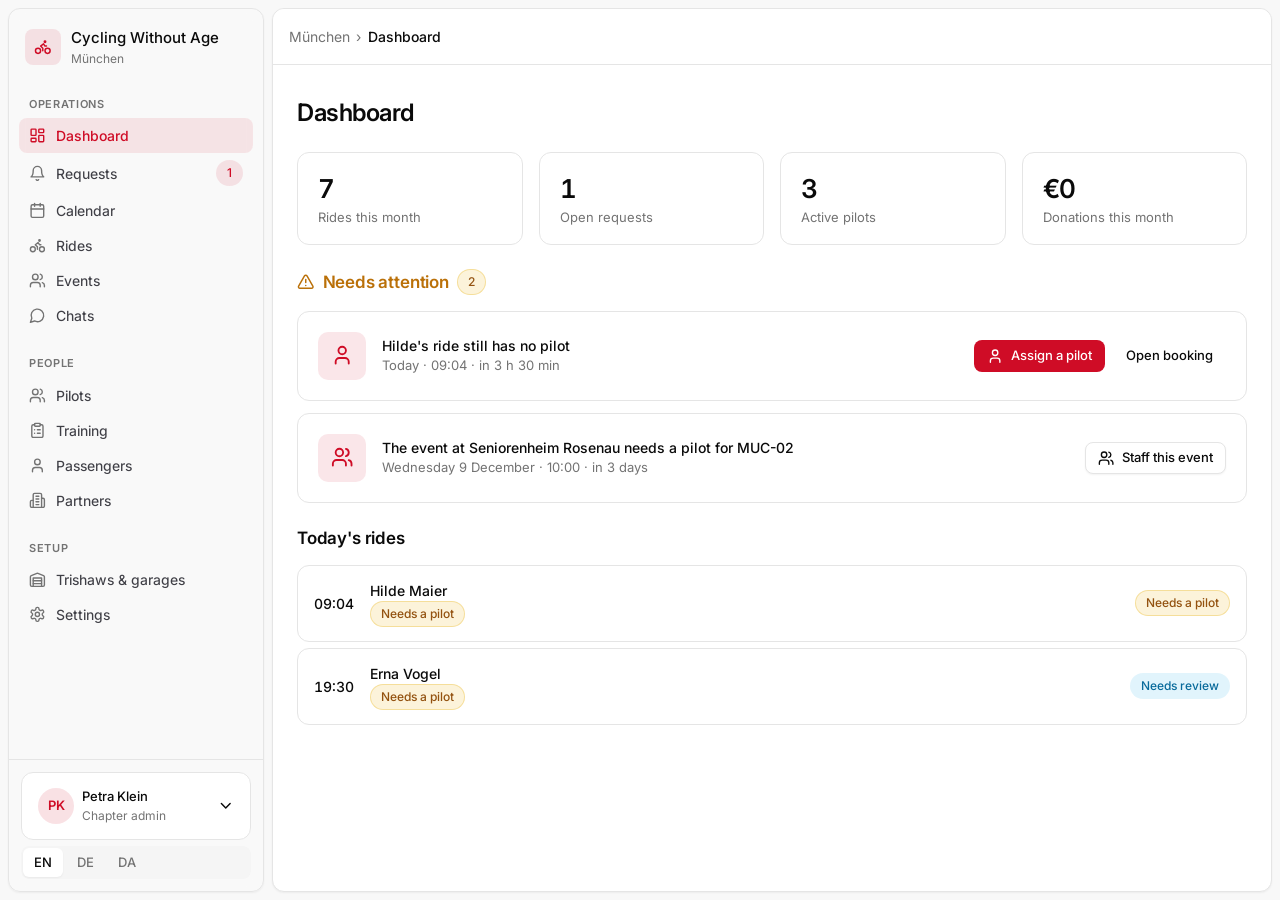
==== mockup/admin.html @ 5a2927fe "initial version" ====
<!doctype html>
<html lang="en">
<head>
  <meta charset="utf-8">
  <meta name="viewport" content="width=device-width, initial-scale=1, viewport-fit=cover">
  <link rel="icon" href="data:image/svg+xml,<svg xmlns='http://www.w3.org/2000/svg' viewBox='0 0 100 100'><text y='.9em' font-size='90'>🚲</text></svg>">
  <title>CWA — Admin</title>
  <link rel="preconnect" href="https://fonts.googleapis.com">
  <link rel="preconnect" href="https://fonts.gstatic.com" crossorigin>
  <link href="https://fonts.googleapis.com/css2?family=Inter:wght@400;450;500;600;700&display=swap" rel="stylesheet">
  <link rel="stylesheet" href="css/app.css">
  <script defer src="js/icons.js"></script>
  <script defer src="js/i18n.js"></script>
  <script defer src="js/i18n/common.js"></script>
  <script defer src="js/store.js"></script>
  <script defer src="js/ui.js"></script>
  <script defer src="js/admin.js"></script>
</head>
<body>
</body>
</html>
---- mockup/css/app.css ----
/* ==========================================================================
   Cycling Without Age — mockup design system
   Recreates the Lebenshilfe (shadcn "new-york") look in plain CSS,
   primary color swapped to CWA red.
   ========================================================================== */

:root {
  --background: 0 0% 100%;
  --foreground: 0 0% 3.9%;
  --card: 0 0% 100%;
  --card-foreground: 0 0% 3.9%;
  --popover: 0 0% 100%;
  --primary: 352 89% 43%;            /* CWA red */
  --primary-foreground: 0 0% 100%;
  --secondary: 0 0% 96.1%;
  --secondary-foreground: 0 0% 9%;
  --muted: 0 0% 96.1%;
  --muted-foreground: 0 0% 45.1%;
  --accent: 0 0% 96.1%;
  --accent-foreground: 0 0% 9%;
  --destructive: 0 84.2% 60.2%;
  --destructive-foreground: 0 0% 98%;
  --border: 0 0% 89.8%;
  --input: 0 0% 89.8%;
  --ring: 352 89% 43%;
  --radius: 0.625rem;

  --amber-bg: 45 93% 47%;
  --emerald: 152 69% 31%;
  --sky: 199 89% 48%;

  --shadow-sm: 0 1px 2px 0 rgb(0 0 0 / 0.05);
  --shadow-md: 0 4px 6px -1px rgb(0 0 0 / 0.07), 0 2px 4px -2px rgb(0 0 0 / 0.07);
  --shadow-lg: 0 10px 15px -3px rgb(0 0 0 / 0.1), 0 4px 6px -4px rgb(0 0 0 / 0.1);
  --shadow-xl: 0 20px 25px -5px rgb(0 0 0 / 0.1), 0 8px 10px -6px rgb(0 0 0 / 0.1);

  --font-sans: Inter, ui-sans-serif, system-ui, -apple-system, BlinkMacSystemFont,
    "Segoe UI", Roboto, "Helvetica Neue", Arial, sans-serif;
}

*, *::before, *::after { box-sizing: border-box; border-color: hsl(var(--border)); }
* { margin: 0; padding: 0; }

html { height: 100%; }
body {
  min-height: 100%;
  font-family: var(--font-sans);
  font-size: 14px;
  line-height: 1.5;
  color: hsl(var(--foreground));
  background: hsl(var(--background));
  -webkit-font-smoothing: antialiased;
  text-rendering: optimizeLegibility;
}

img, svg { display: block; max-width: 100%; }
svg.icon { width: 1.25em; height: 1.25em; flex: none; }
button { font: inherit; color: inherit; background: none; border: none; cursor: pointer; }
a { color: inherit; text-decoration: none; }
h1, h2, h3, h4 { font-weight: 600; line-height: 1.3; letter-spacing: -0.01em; }

::selection { background: hsl(var(--primary) / 0.15); }

/* Focus rings — 3px ring at 50% like Lebenshilfe */
:focus-visible {
  outline: none;
  box-shadow: 0 0 0 3px hsl(var(--ring) / 0.4);
  border-radius: calc(var(--radius) - 4px);
}
.input:focus-visible, .textarea:focus-visible, .select:focus-visible {
  border-color: hsl(var(--ring));
  box-shadow: 0 0 0 3px hsl(var(--ring) / 0.25);
}

/* ==========================================================================
   Buttons
   ========================================================================== */
.btn {
  display: inline-flex;
  align-items: center;
  justify-content: center;
  gap: 0.5rem;
  height: 2.25rem;                 /* h-9 */
  padding: 0 1rem;
  border-radius: calc(var(--radius) - 2px);
  font-size: 0.875rem;
  font-weight: 500;
  white-space: nowrap;
  user-select: none;
  -webkit-user-select: none;
  touch-action: manipulation;
  transition: all 100ms ease-out;
  border: 1px solid transparent;
}
.btn:active { transform: scale(0.97); filter: brightness(0.95); }
.btn:disabled { opacity: 0.5; pointer-events: none; }

.btn-primary { background: hsl(var(--primary)); color: hsl(var(--primary-foreground)); }
.btn-primary:hover { background: hsl(var(--primary) / 0.9); }
.btn-secondary { background: hsl(var(--secondary)); color: hsl(var(--secondary-foreground)); }
.btn-secondary:hover { background: hsl(var(--secondary) / 0.8); }
.btn-outline { background: hsl(var(--background)); border-color: hsl(var(--input)); box-shadow: var(--shadow-sm); }
.btn-outline:hover { background: hsl(var(--accent)); }
.btn-ghost { background: transparent; }
.btn-ghost:hover { background: hsl(var(--accent)); }
.btn-destructive { background: hsl(var(--destructive)); color: hsl(var(--destructive-foreground)); }
.btn-destructive-outline { background: transparent; border-color: hsl(var(--destructive) / 0.4); color: hsl(var(--destructive)); }
.btn-destructive-outline:hover { background: hsl(var(--destructive) / 0.06); }
.btn-emerald { background: hsl(var(--emerald)); color: white; }

.btn-sm { height: 2rem; padding: 0 0.75rem; font-size: 0.8125rem; }
.btn-lg { height: 2.75rem; padding: 0 1.25rem; font-size: 0.9375rem; }
.btn-xl { height: 3.5rem; padding: 0 1.5rem; font-size: 1.0625rem; border-radius: var(--radius); }
.btn-block { width: 100%; }

.icon-btn {
  display: inline-flex; align-items: center; justify-content: center;
  width: 2.25rem; height: 2.25rem; border-radius: calc(var(--radius) - 2px);
  transition: all 100ms ease-out; color: hsl(var(--foreground));
}
.icon-btn:hover { background: hsl(var(--accent)); }
.icon-btn:active { transform: scale(0.94); }

/* ==========================================================================
   Cards / tiles
   ========================================================================== */
.card {
  background: hsl(var(--card));
  border: 1px solid hsl(var(--border));
  border-radius: 0.75rem;
  padding: 1.25rem;
}
.card-tight { padding: 0.875rem 1rem; }
.card-flush { padding: 0; overflow: hidden; }

.link-card {
  display: flex; align-items: center; gap: 1rem;
  background: hsl(var(--card));
  border: 1px solid hsl(var(--border));
  border-radius: 0.75rem;
  padding: 1.125rem 1.25rem;
  transition: all 100ms ease-out;
  cursor: pointer;
  text-align: left;
  width: 100%;
}
.link-card:hover { border-color: hsl(var(--primary) / 0.4); background: hsl(var(--accent) / 0.5); }
.link-card:hover .link-card-chevron { transform: translateX(2px); color: hsl(var(--foreground)); }
.link-card:active { transform: scale(0.98); filter: brightness(0.97); }
.link-card-chevron { color: hsl(var(--muted-foreground)); transition: all 100ms ease-out; margin-left: auto; }

.icon-tile {
  display: flex; align-items: center; justify-content: center; flex: none;
  width: 3rem; height: 3rem;
  border-radius: 0.625rem;
  background: hsl(var(--primary) / 0.1);
  color: hsl(var(--primary));
}
.icon-tile svg.icon { width: 1.4rem; height: 1.4rem; }
.icon-tile-sm { width: 2.25rem; height: 2.25rem; border-radius: 0.5rem; }
.icon-tile-sm svg.icon { width: 1.1rem; height: 1.1rem; }

.stat-tile {
  background: hsl(var(--card));
  border: 1px solid hsl(var(--border));
  border-radius: 0.75rem;
  padding: 1rem 1.25rem;
}
.stat-value { font-size: 1.625rem; font-weight: 600; letter-spacing: -0.02em; font-variant-numeric: tabular-nums; }
.stat-label { font-size: 0.8125rem; color: hsl(var(--muted-foreground)); }
.stat-trend { font-size: 0.75rem; color: hsl(var(--emerald)); font-weight: 500; }

/* ==========================================================================
   Badges / chips
   ========================================================================== */
.badge {
  display: inline-flex; align-items: center; gap: 0.3rem;
  border-radius: 999px;
  padding: 0.1875rem 0.625rem;
  font-size: 0.75rem;
  font-weight: 500;
  border: 1px solid transparent;
  white-space: nowrap;
}
.badge svg.icon { width: 0.85em; height: 0.85em; }
.badge-muted { background: hsl(var(--muted)); color: hsl(var(--secondary-foreground)); }
.badge-outline { border-color: hsl(var(--border)); color: hsl(var(--muted-foreground)); }
.badge-primary { background: hsl(var(--primary) / 0.1); color: hsl(var(--primary)); }
.badge-amber { background: hsl(45 93% 47% / 0.15); color: hsl(30 80% 32%); border-color: hsl(45 93% 47% / 0.3); }
.badge-emerald { background: hsl(var(--emerald) / 0.1); color: hsl(var(--emerald)); }
.badge-sky { background: hsl(var(--sky) / 0.12); color: hsl(200 90% 32%); }
.badge-red { background: hsl(var(--destructive) / 0.1); color: hsl(var(--destructive)); }

.chip {
  display: inline-flex; align-items: center; justify-content: center; gap: 0.4rem;
  height: 2.25rem;
  padding: 0 0.875rem;
  border-radius: 999px;
  border: 1px solid hsl(var(--input));
  background: hsl(var(--background));
  font-size: 0.875rem;
  font-weight: 500;
  transition: all 100ms ease-out;
  cursor: pointer;
  user-select: none;
}
.chip:hover { background: hsl(var(--accent)); }
.chip:active { transform: scale(0.96); }
.chip.active {
  background: hsl(var(--primary));
  border-color: hsl(var(--primary));
  color: hsl(var(--primary-foreground));
}

/* ==========================================================================
   Forms
   ========================================================================== */
.field { display: flex; flex-direction: column; gap: 0.4rem; }
.label { font-size: 0.875rem; font-weight: 500; }
.hint { font-size: 0.8125rem; color: hsl(var(--muted-foreground)); }

.input, .textarea, .select {
  width: 100%;
  height: 2.5rem;
  padding: 0 0.75rem;
  border: 1px solid hsl(var(--input));
  border-radius: calc(var(--radius) - 2px);
  background: hsl(var(--background));
  font: inherit;
  font-size: 0.9375rem;
  color: hsl(var(--foreground));
  box-shadow: var(--shadow-sm);
  transition: border-color 100ms ease-out, box-shadow 100ms ease-out;
}
.textarea { height: auto; min-height: 5rem; padding: 0.625rem 0.75rem; resize: vertical; }
.select {
  appearance: none;
  background-image: url("data:image/svg+xml,%3Csvg xmlns='http://www.w3.org/2000/svg' width='16' height='16' viewBox='0 0 24 24' fill='none' stroke='%23737373' stroke-width='2' stroke-linecap='round' stroke-linejoin='round'%3E%3Cpath d='m6 9 6 6 6-6'/%3E%3C/svg%3E");
  background-repeat: no-repeat;
  background-position: right 0.625rem center;
  padding-right: 2.25rem;
}
.input::placeholder, .textarea::placeholder { color: hsl(var(--muted-foreground)); }
input[type="range"] { accent-color: hsl(var(--primary)); }

/* checkbox row (waivers, checklists) */
.check-row {
  display: flex; align-items: flex-start; gap: 0.75rem;
  padding: 0.875rem 1rem;
  border: 1px solid hsl(var(--border));
  border-radius: var(--radius);
  cursor: pointer;
  transition: all 100ms ease-out;
  background: hsl(var(--card));
}
.check-row:hover { background: hsl(var(--accent) / 0.5); }
.check-row input[type="checkbox"] { width: 1.25rem; height: 1.25rem; margin-top: 0.1rem; accent-color: hsl(var(--primary)); flex: none; cursor: pointer; }
.check-row.checked { border-color: hsl(var(--emerald) / 0.5); background: hsl(var(--emerald) / 0.05); }

/* switch */
.switch { position: relative; display: inline-block; width: 2.75rem; height: 1.625rem; flex: none; }
.switch input { opacity: 0; width: 0; height: 0; }
.switch-slider {
  position: absolute; inset: 0; border-radius: 999px;
  background: hsl(var(--muted)); border: 1px solid hsl(var(--border));
  transition: all 150ms ease-out; cursor: pointer;
}
.switch-slider::before {
  content: ""; position: absolute; width: 1.25rem; height: 1.25rem;
  left: 2px; top: 50%; transform: translateY(-50%);
  border-radius: 999px; background: white; box-shadow: var(--shadow-sm);
  transition: all 150ms ease-out;
}
.switch input:checked + .switch-slider { background: hsl(var(--primary)); border-color: hsl(var(--primary)); }
.switch input:checked + .switch-slider::before { left: calc(100% - 1.375rem); }
.switch input:focus-visible + .switch-slider { box-shadow: 0 0 0 3px hsl(var(--ring) / 0.4); }

/* segmented control (language switcher) */
.seg {
  display: inline-flex; gap: 2px;
  background: hsl(var(--muted));
  border-radius: calc(var(--radius) - 2px);
  padding: 2px;
}
.seg button {
  padding: 0.3rem 0.7rem;
  border-radius: calc(var(--radius) - 4px);
  font-size: 0.8125rem; font-weight: 500;
  color: hsl(var(--muted-foreground));
  transition: all 100ms ease-out;
}
.seg button.active { background: hsl(var(--background)); color: hsl(var(--foreground)); box-shadow: var(--shadow-sm); }

/* ==========================================================================
   Tables (desktop) + record cards (mobile)
   ========================================================================== */
.table-wrap { overflow-x: auto; border: 1px solid hsl(var(--border)); border-radius: 0.75rem; background: hsl(var(--card)); }
table.table { width: 100%; border-collapse: collapse; font-size: 0.875rem; }
.table th {
  height: 2.5rem; padding: 0 0.75rem; text-align: left;
  font-size: 0.8125rem; font-weight: 500; color: hsl(var(--muted-foreground));
  border-bottom: 1px solid hsl(var(--border));
  white-space: nowrap;
}
.table td { padding: 0.625rem 0.75rem; border-bottom: 1px solid hsl(var(--border)); white-space: nowrap; vertical-align: middle; }
.table tbody tr:last-child td { border-bottom: none; }
.table tbody tr { transition: background 100ms ease-out; }
.table tbody tr:hover { background: hsl(var(--muted) / 0.5); }
.table tbody tr.clickable { cursor: pointer; }

.record-card {
  display: block; width: 100%; text-align: left;
  background: hsl(var(--card));
  border: 1px solid hsl(var(--border));
  border-radius: 0.75rem;
  padding: 0.875rem 1rem;
  transition: all 100ms ease-out;
}
.record-card:active { transform: scale(0.98); }
button.record-card:hover, a.record-card:hover { border-color: hsl(var(--primary) / 0.4); }

@media (min-width: 768px) {
  .cards-mobile { display: none; }
}
@media (max-width: 767.98px) {
  .table-desktop { display: none; }
  .cards-mobile { display: flex; flex-direction: column; gap: 0.625rem; }
}

/* ==========================================================================
   Admin shell — inset sidebar
   ========================================================================== */
.shell { display: flex; min-height: 100vh; min-height: 100dvh; background: hsl(0 0% 97.3%); }

.sidebar {
  width: 16rem; flex: none;
  margin: 0.5rem 0 0.5rem 0.5rem;
  display: flex; flex-direction: column;
  background: hsl(0 0% 98% / 0.7);
  backdrop-filter: blur(8px);
  -webkit-backdrop-filter: blur(8px);
  border: 1px solid hsl(var(--border));
  border-radius: 0.75rem;
  box-shadow: var(--shadow-sm);
  overflow-y: auto;
}
.sidebar-header { display: flex; align-items: center; gap: 0.625rem; padding: 1.125rem 1rem 0.875rem; }
.sidebar-group { padding: 0.5rem 0.625rem; }
.sidebar-group-label {
  padding: 0.375rem 0.625rem; font-size: 0.6875rem; font-weight: 600;
  text-transform: uppercase; letter-spacing: 0.06em;
  color: hsl(var(--muted-foreground));
}
.sidebar-item {
  display: flex; align-items: center; gap: 0.625rem;
  width: 100%; padding: 0.4375rem 0.625rem;
  border-radius: calc(var(--radius) - 2px);
  font-size: 0.875rem; font-weight: 450;
  color: hsl(240 5.3% 26.1%);
  transition: all 100ms ease-out;
  text-align: left;
}
.sidebar-item svg.icon { width: 1.05rem; height: 1.05rem; color: hsl(var(--muted-foreground)); }
.sidebar-item:hover { background: hsl(240 4.8% 95.9%); }
.sidebar-item.active { background: hsl(var(--primary) / 0.09); color: hsl(var(--primary)); font-weight: 500; }
.sidebar-item.active svg.icon { color: hsl(var(--primary)); }
.sidebar-item .badge { margin-left: auto; }
.sidebar-footer { margin-top: auto; padding: 0.75rem; border-top: 1px solid hsl(var(--border)); }

.inset {
  flex: 1; display: flex; flex-direction: column; min-width: 0;
  margin: 0.5rem;
  background: hsl(var(--background));
  border-radius: 0.75rem;
  box-shadow: var(--shadow-sm);
  border: 1px solid hsl(var(--border));
  overflow: hidden;
}
.inset-header {
  position: sticky; top: 0; z-index: 20;
  display: flex; align-items: center; gap: 0.75rem;
  height: 3.5rem; flex: none;
  padding: 0 1rem;
  border-bottom: 1px solid hsl(var(--border));
  background: hsl(var(--background) / 0.7);
  backdrop-filter: blur(8px);
  -webkit-backdrop-filter: blur(8px);
}
.breadcrumb { display: flex; align-items: center; gap: 0.4rem; font-size: 0.875rem; color: hsl(var(--muted-foreground)); min-width: 0; }
.breadcrumb .current { font-weight: 500; color: hsl(var(--foreground)); white-space: nowrap; overflow: hidden; text-overflow: ellipsis; }
.inset-body { flex: 1; overflow-y: auto; }
.page { max-width: 80rem; margin: 0 auto; width: 100%; padding: 1.5rem 1rem 6rem; }

@media (min-width: 768px) {
  .page { padding: 2rem 1.5rem; }
}
@media (max-width: 767.98px) {
  .sidebar { display: none; }
  .inset { margin: 0; border-radius: 0; border: none; box-shadow: none; }
  .inset-header { border-radius: 0; }
}

/* ==========================================================================
   Mobile app shell (passenger / pilot)
   ========================================================================== */
.app { max-width: 40rem; margin: 0 auto; min-height: 100vh; min-height: 100dvh; display: flex; flex-direction: column; }
.app-header {
  position: sticky; top: 0; z-index: 30;
  display: flex; align-items: center; gap: 0.75rem;
  min-height: 3.5rem;
  padding: 0.5rem 1rem;
  padding-top: calc(0.5rem + env(safe-area-inset-top));
  background: hsl(var(--background) / 0.85);
  backdrop-filter: blur(10px);
  -webkit-backdrop-filter: blur(10px);
  border-bottom: 1px solid hsl(var(--border));
}
.app-title { font-size: 1.0625rem; font-weight: 600; letter-spacing: -0.01em; }
.app-body { flex: 1; padding: 1rem 1rem 7rem; }

.tabbar {
  position: fixed; left: 0; right: 0; bottom: 0; z-index: 40;
  display: grid; grid-auto-flow: column; grid-auto-columns: 1fr;
  max-width: 40rem; margin: 0 auto;
  border-top: 1px solid hsl(var(--border));
  background: hsl(var(--background) / 0.95);
  backdrop-filter: blur(10px);
  -webkit-backdrop-filter: blur(10px);
  padding-bottom: env(safe-area-inset-bottom);
}
.tabbar button {
  display: flex; flex-direction: column; align-items: center; justify-content: center; gap: 0.2rem;
  min-height: 3.5rem;
  font-size: 0.6875rem; font-weight: 500;
  color: hsl(var(--muted-foreground));
  transition: color 100ms ease-out;
  position: relative;
}
.tabbar button svg.icon { width: 1.35rem; height: 1.35rem; }
.tabbar button.active { color: hsl(var(--primary)); }
@media (min-width: 768px) { .tabbar.mobile-only { display: none; } }
.tabbar .tab-dot {
  position: absolute; top: 0.45rem; right: calc(50% - 1rem);
  width: 0.55rem; height: 0.55rem; border-radius: 999px;
  background: hsl(var(--primary)); border: 2px solid hsl(var(--background));
}

/* ==========================================================================
   Senior mode — passenger app
   ========================================================================== */
body.senior { font-size: 17px; }
body.senior .app-body { padding: 1.25rem 1.25rem 3rem; }
body.senior .btn { font-size: 1rem; height: 3rem; border-radius: var(--radius); }
body.senior .btn-xl { height: 4.25rem; font-size: 1.25rem; font-weight: 600; border-radius: 0.875rem; }
body.senior .btn-sm { height: 2.5rem; font-size: 0.9375rem; }
body.senior .chip { height: 3.25rem; font-size: 1.0625rem; padding: 0 1.25rem; border-radius: 0.875rem; }
body.senior .input, body.senior .select { height: 3.25rem; font-size: 1.125rem; }
body.senior .label { font-size: 1.0625rem; }
body.senior .hint { font-size: 0.9375rem; }
body.senior .card { border-radius: 0.875rem; }
body.senior .check-row { padding: 1.125rem 1.25rem; }
body.senior .check-row input[type="checkbox"] { width: 1.625rem; height: 1.625rem; }

.wizard-question { font-size: 1.5rem; font-weight: 600; letter-spacing: -0.02em; line-height: 1.25; }

.progress-dots { display: flex; gap: 0.5rem; justify-content: center; }
.progress-dots span {
  width: 0.5rem; height: 0.5rem; border-radius: 999px;
  background: hsl(var(--border)); transition: all 200ms ease-out;
}
.progress-dots span.done { background: hsl(var(--primary) / 0.4); }
.progress-dots span.current { background: hsl(var(--primary)); width: 1.5rem; }

.big-option {
  display: flex; align-items: center; gap: 1rem; width: 100%; text-align: left;
  border: 1.5px solid hsl(var(--border));
  border-radius: 0.875rem;
  padding: 1.125rem 1.25rem;
  background: hsl(var(--card));
  transition: all 100ms ease-out;
  cursor: pointer;
  font-size: 1.0625rem; font-weight: 500;
}
.big-option .hint { font-weight: 400; }
.big-option:hover { border-color: hsl(var(--primary) / 0.5); }
.big-option:active { transform: scale(0.98); }
.big-option.selected {
  border-color: hsl(var(--primary));
  background: hsl(var(--primary) / 0.05);
  box-shadow: 0 0 0 1px hsl(var(--primary));
}

/* ==========================================================================
   Status timeline
   ========================================================================== */
.timeline { display: flex; flex-direction: column; }
.timeline-step { display: flex; gap: 0.875rem; position: relative; padding-bottom: 1.25rem; }
.timeline-step:last-child { padding-bottom: 0; }
.timeline-step::before {
  content: ""; position: absolute; left: 0.5625rem; top: 1.375rem; bottom: 0.125rem;
  width: 2px; background: hsl(var(--border));
}
.timeline-step:last-child::before { display: none; }
.timeline-dot {
  width: 1.25rem; height: 1.25rem; border-radius: 999px; flex: none; z-index: 1;
  border: 2px solid hsl(var(--border)); background: hsl(var(--background));
  display: flex; align-items: center; justify-content: center;
}
.timeline-step.done .timeline-dot { border-color: hsl(var(--emerald)); background: hsl(var(--emerald)); color: white; }
.timeline-step.done::before { background: hsl(var(--emerald) / 0.4); }
.timeline-step.current .timeline-dot { border-color: hsl(var(--primary)); background: hsl(var(--primary) / 0.12); }
.timeline-step.current .timeline-dot::after {
  content: ""; width: 0.5rem; height: 0.5rem; border-radius: 999px;
  background: hsl(var(--primary)); animation: pulse 1.6s ease-in-out infinite;
}
.timeline-dot svg.icon { width: 0.7rem; height: 0.7rem; }
.timeline-title { font-weight: 500; font-size: 0.9375rem; }
.timeline-step .hint { margin-top: 0.05rem; }
.timeline-step.pending { color: hsl(var(--muted-foreground)); }

@keyframes pulse { 0%, 100% { opacity: 1; transform: scale(1); } 50% { opacity: 0.5; transform: scale(0.8); } }

/* ==========================================================================
   Alerts
   ========================================================================== */
.alert {
  display: flex; gap: 0.75rem; align-items: flex-start;
  border-radius: 0.75rem; padding: 0.875rem 1rem;
  border: 1px solid;
  font-size: 0.875rem;
}
.alert-amber { background: hsl(45 93% 47% / 0.08); border-color: hsl(45 93% 47% / 0.35); color: hsl(30 80% 26%); }
.alert-amber svg.icon { color: hsl(35 92% 40%); }
.alert-emerald { background: hsl(var(--emerald) / 0.06); border-color: hsl(var(--emerald) / 0.3); color: hsl(var(--emerald)); }
.alert-sky { background: hsl(var(--sky) / 0.07); border-color: hsl(var(--sky) / 0.3); color: hsl(200 90% 28%); }
.alert-title { font-weight: 600; }
.alert svg.icon { flex: none; margin-top: 0.1rem; }

/* ==========================================================================
   Toasts (bottom-right) + push banners (top, OS-style)
   ========================================================================== */
#toast-region {
  position: fixed; bottom: 1rem; right: 1rem; z-index: 100;
  display: flex; flex-direction: column; gap: 0.5rem; align-items: flex-end;
  pointer-events: none;
  padding-bottom: env(safe-area-inset-bottom);
}
@media (max-width: 767.98px) { #toast-region { bottom: 6rem; left: 1rem; align-items: stretch; } }
.toast {
  pointer-events: auto;
  display: flex; align-items: center; gap: 0.625rem;
  background: hsl(var(--background));
  border: 1px solid hsl(var(--border));
  border-radius: var(--radius);
  box-shadow: var(--shadow-md);
  padding: 0.75rem 1rem;
  font-size: 0.875rem; font-weight: 500;
  max-width: 22rem;
  animation: toast-in 200ms ease-out;
}
.toast.leaving { animation: toast-out 150ms ease-in forwards; }
.toast-success svg.icon { color: hsl(var(--emerald)); }
.toast-info svg.icon { color: hsl(var(--sky)); }
.toast-error svg.icon { color: hsl(var(--destructive)); }
@keyframes toast-in { from { opacity: 0; transform: translateY(8px); } to { opacity: 1; transform: none; } }
@keyframes toast-out { to { opacity: 0; transform: translateY(8px); } }

#banner-region {
  position: fixed; top: 0.75rem; left: 50%; transform: translateX(-50%); z-index: 110;
  display: flex; flex-direction: column; gap: 0.5rem;
  width: min(26rem, calc(100vw - 1.5rem));
  padding-top: env(safe-area-inset-top);
  pointer-events: none;
}
.push-banner {
  pointer-events: auto;
  display: flex; gap: 0.75rem; align-items: center;
  background: hsl(var(--background) / 0.92);
  backdrop-filter: blur(14px);
  -webkit-backdrop-filter: blur(14px);
  border: 1px solid hsl(var(--border));
  border-radius: 1rem;
  box-shadow: var(--shadow-xl);
  padding: 0.75rem 0.875rem;
  cursor: pointer;
  animation: banner-in 300ms cubic-bezier(0.32, 0.72, 0, 1);
  text-align: left; width: 100%;
}
.push-banner.leaving { animation: banner-out 200ms ease-in forwards; }
.push-banner:active { transform: scale(0.98); }
.push-banner .app-icon {
  width: 2.375rem; height: 2.375rem; flex: none;
  border-radius: 0.625rem;
  background: hsl(var(--primary));
  color: white;
  display: flex; align-items: center; justify-content: center;
}
.push-banner .app-icon svg.icon { width: 1.25rem; height: 1.25rem; }
.push-banner-title { font-weight: 600; font-size: 0.875rem; }
.push-banner-body { font-size: 0.8125rem; color: hsl(var(--muted-foreground)); display: -webkit-box; -webkit-line-clamp: 2; -webkit-box-orient: vertical; overflow: hidden; }
.push-banner-meta { margin-left: auto; font-size: 0.6875rem; color: hsl(var(--muted-foreground)); flex: none; align-self: flex-start; }
@keyframes banner-in { from { opacity: 0; transform: translateY(-120%); } to { opacity: 1; transform: none; } }
@keyframes banner-out { to { opacity: 0; transform: translateY(-120%); } }

/* ==========================================================================
   Modal / drawer / bottom sheet
   ========================================================================== */
.overlay {
  position: fixed; inset: 0; z-index: 60;
  background: rgb(0 0 0 / 0.4);
  animation: fade-in 150ms ease-out;
  display: flex;
}
@keyframes fade-in { from { opacity: 0; } }

.modal {
  margin: auto;
  width: min(28rem, calc(100vw - 2rem));
  background: hsl(var(--background));
  border-radius: 1rem;
  box-shadow: var(--shadow-xl);
  padding: 1.5rem;
  animation: modal-in 200ms cubic-bezier(0.32, 0.72, 0, 1);
  max-height: calc(100dvh - 4rem);
  overflow-y: auto;
}
@keyframes modal-in { from { opacity: 0; transform: scale(0.96) translateY(8px); } }

.drawer {
  margin-left: auto;
  width: min(28rem, 100vw);
  height: 100%;
  background: hsl(var(--background));
  box-shadow: var(--shadow-xl);
  display: flex; flex-direction: column;
  animation: drawer-in 250ms cubic-bezier(0.32, 0.72, 0, 1);
}
@keyframes drawer-in { from { transform: translateX(100%); } }
.drawer-header {
  display: flex; align-items: center; gap: 0.75rem;
  padding: 1rem 1.25rem; border-bottom: 1px solid hsl(var(--border)); flex: none;
}
.drawer-body { flex: 1; overflow-y: auto; padding: 1.25rem; }
.drawer-footer { padding: 1rem 1.25rem; border-top: 1px solid hsl(var(--border)); display: flex; gap: 0.625rem; flex: none; }

@media (max-width: 767.98px) {
  .overlay { align-items: flex-end; }
  .modal {
    margin: auto auto 0; width: 100vw; max-width: none;
    border-radius: 1.25rem 1.25rem 0 0;
    animation: sheet-in 250ms cubic-bezier(0.32, 0.72, 0, 1);
    padding-bottom: calc(1.5rem + env(safe-area-inset-bottom));
  }
  @keyframes sheet-in { from { transform: translateY(100%); } }
}

/* ==========================================================================
   Chat
   ========================================================================== */
.chat-scroll { flex: 1; overflow-y: auto; display: flex; flex-direction: column; gap: 0.375rem; padding: 1rem; }
.msg { max-width: 78%; padding: 0.55rem 0.85rem; border-radius: 1.05rem; font-size: 0.9375rem; line-height: 1.45; width: fit-content; overflow-wrap: anywhere; }
.msg-theirs { background: hsl(var(--muted)); border-bottom-left-radius: 0.3rem; align-self: flex-start; }
.msg-mine { background: hsl(var(--primary)); color: white; border-bottom-right-radius: 0.3rem; align-self: flex-end; }
.msg-system {
  align-self: center; max-width: 90%;
  background: hsl(var(--sky) / 0.08); color: hsl(200 60% 30%);
  font-size: 0.8125rem; text-align: center;
  border-radius: 999px; padding: 0.35rem 0.9rem;
}
.msg-meta { font-size: 0.6875rem; color: hsl(var(--muted-foreground)); padding: 0 0.5rem; }
.msg-meta.mine { align-self: flex-end; }

/* chapter-team messages: unmistakably NOT the ride partner */
.msg-admin {
  background: hsl(262 55% 95%);
  border: 1px solid hsl(262 45% 85%);
  color: hsl(262 45% 25%);
  border-bottom-left-radius: 0.3rem;
  align-self: flex-start;
}
.msg-label {
  display: inline-flex; align-items: center; gap: 0.3rem;
  align-self: flex-start;
  font-size: 0.6875rem; font-weight: 600;
  color: hsl(262 45% 40%);
  padding: 0.35rem 0.5rem 0;
}
.msg-label svg.icon { width: 0.8rem; height: 0.8rem; }
.chat-input-row {
  position: sticky; bottom: 0;
  display: flex; gap: 0.5rem; align-items: center;
  padding: 0.75rem 1rem;
  padding-bottom: calc(0.75rem + env(safe-area-inset-bottom));
  background: hsl(var(--background) / 0.95);
  backdrop-filter: blur(10px);
  -webkit-backdrop-filter: blur(10px);
  border-top: 1px solid hsl(var(--border));
}
.chat-input-row .input { border-radius: 999px; flex: 1; box-shadow: none; }
.send-btn {
  width: 2.5rem; height: 2.5rem; border-radius: 999px; flex: none;
  background: hsl(var(--primary)); color: white;
  display: flex; align-items: center; justify-content: center;
  transition: all 100ms ease-out;
}
.send-btn:active { transform: scale(0.9); }
.send-btn:disabled { opacity: 0.4; }
body.senior .msg { font-size: 1.0625rem; }
body.senior .chat-input-row .input { height: 3.25rem; font-size: 1.0625rem; }
body.senior .send-btn { width: 3.25rem; height: 3.25rem; }

/* ==========================================================================
   WhatsApp mock
   ========================================================================== */
.phone-frame {
  width: min(24rem, 100%);
  margin: 0 auto;
  border-radius: 2.5rem;
  border: 10px solid #111;
  box-shadow: var(--shadow-xl), 0 0 0 2px #333;
  overflow: hidden;
  height: min(52rem, calc(100dvh - 7rem));
  display: flex; flex-direction: column;
  background: #efe7dd;
  position: relative;
}
.wa-header {
  background: #075e54; color: white;
  display: flex; align-items: center; gap: 0.75rem;
  padding: 0.875rem 1rem;
  padding-top: calc(0.875rem + 8px);
  flex: none;
}
.wa-header .avatar { background: #128c7e; color: white; }
.wa-title { font-weight: 600; font-size: 0.9375rem; }
.wa-sub { font-size: 0.75rem; opacity: 0.85; }
.wa-scroll {
  flex: 1; overflow-y: auto;
  padding: 1rem 0.875rem;
  display: flex; flex-direction: column; gap: 0.3rem;
  background:
    radial-gradient(circle at 20% 30%, rgb(255 255 255 / 0.25) 0 2px, transparent 2px),
    radial-gradient(circle at 70% 60%, rgb(255 255 255 / 0.2) 0 2px, transparent 2px),
    #efe7dd;
  background-size: 90px 90px, 70px 70px, auto;
}
.wa-msg {
  max-width: 82%; padding: 0.45rem 0.7rem;
  border-radius: 0.55rem;
  font-size: 0.875rem; line-height: 1.4;
  box-shadow: 0 1px 0.5px rgb(0 0 0 / 0.13);
  width: fit-content;
  overflow-wrap: anywhere;
}
.wa-bot { background: white; align-self: flex-start; border-top-left-radius: 0; }
.wa-user { background: #d9fdd3; align-self: flex-end; border-top-right-radius: 0; }
.wa-time { font-size: 0.625rem; color: rgb(0 0 0 / 0.4); text-align: right; margin-top: 0.1rem; }
.wa-chips { display: flex; flex-wrap: wrap; gap: 0.4rem; align-self: flex-end; justify-content: flex-end; padding: 0.25rem 0; }
.wa-chip {
  border: 1.5px solid #128c7e; color: #075e54; background: white;
  border-radius: 999px; padding: 0.4rem 0.9rem;
  font-size: 0.8125rem; font-weight: 500;
  transition: all 100ms ease-out;
}
.wa-chip:active { transform: scale(0.95); background: #d9fdd3; }
.wa-input-row {
  flex: none; display: flex; gap: 0.5rem; padding: 0.5rem 0.625rem;
  background: #f0f0f0; align-items: center;
}
.wa-input-row input {
  flex: 1; border: none; border-radius: 999px; background: white;
  padding: 0.6rem 1rem; font: inherit; font-size: 0.875rem;
}
.wa-input-row input:focus-visible { box-shadow: 0 0 0 2px #128c7e66; }
.wa-send { width: 2.6rem; height: 2.6rem; border-radius: 999px; background: #00a884; color: white; display: flex; align-items: center; justify-content: center; flex: none; }
.wa-typing { display: inline-flex; gap: 0.25rem; padding: 0.6rem 0.8rem; }
.wa-typing span { width: 0.4rem; height: 0.4rem; border-radius: 999px; background: rgb(0 0 0 / 0.3); animation: wa-blink 1.2s infinite; }
.wa-typing span:nth-child(2) { animation-delay: 0.2s; }
.wa-typing span:nth-child(3) { animation-delay: 0.4s; }
@keyframes wa-blink { 0%, 60%, 100% { opacity: 0.3; } 30% { opacity: 1; transform: translateY(-2px); } }

/* ==========================================================================
   Event roster grid
   ========================================================================== */
.roster-grid { display: grid; gap: 0.5rem; }
.roster-head { font-size: 0.8125rem; font-weight: 600; text-align: center; padding: 0.375rem; color: hsl(var(--muted-foreground)); }
.roster-time { font-size: 0.8125rem; font-weight: 500; color: hsl(var(--muted-foreground)); display: flex; align-items: center; font-variant-numeric: tabular-nums; }
.roster-cell {
  min-height: 3.25rem;
  border: 1.5px dashed hsl(var(--border));
  border-radius: calc(var(--radius) - 2px);
  display: flex; flex-direction: column; align-items: center; justify-content: center; gap: 0.1rem;
  font-size: 0.8125rem;
  transition: all 100ms ease-out;
  padding: 0.375rem;
  text-align: center;
}
button.roster-cell { cursor: pointer; color: hsl(var(--muted-foreground)); }
button.roster-cell:hover { border-color: hsl(var(--primary) / 0.6); color: hsl(var(--primary)); background: hsl(var(--primary) / 0.04); }
.roster-cell.filled {
  border: 1px solid hsl(var(--emerald) / 0.4);
  background: hsl(var(--emerald) / 0.07);
  color: hsl(var(--foreground));
  font-weight: 500;
}
.roster-cell .order-num {
  font-size: 0.6875rem; font-weight: 600;
  color: hsl(var(--emerald));
}

/* ==========================================================================
   Calendar (admin week grid)
   ========================================================================== */
.cal-grid { display: grid; grid-template-columns: 3.25rem repeat(7, 1fr); border: 1px solid hsl(var(--border)); border-radius: 0.75rem; overflow: hidden; background: hsl(var(--card)); min-width: 640px; }
.cal-head { padding: 0.5rem 0.25rem; text-align: center; font-size: 0.75rem; font-weight: 600; border-bottom: 1px solid hsl(var(--border)); background: hsl(var(--muted) / 0.5); }
.cal-head .dow { color: hsl(var(--muted-foreground)); font-weight: 500; }
.cal-head.today { color: hsl(var(--primary)); }
.cal-hour { font-size: 0.6875rem; color: hsl(var(--muted-foreground)); text-align: right; padding: 0.25rem 0.375rem 0 0; border-right: 1px solid hsl(var(--border)); font-variant-numeric: tabular-nums; }
.cal-cell { border-top: 1px solid hsl(var(--border) / 0.6); border-right: 1px solid hsl(var(--border) / 0.6); min-height: 2.75rem; position: relative; padding: 2px; }
.cal-cell.closed { background: repeating-linear-gradient(45deg, hsl(var(--muted) / 0.6) 0 6px, transparent 6px 12px); }
.cal-event {
  border-radius: 0.375rem; padding: 0.2rem 0.4rem;
  font-size: 0.6875rem; font-weight: 500; line-height: 1.3;
  cursor: pointer; overflow: hidden;
  border: 1px solid;
  margin-bottom: 2px;
}
.cal-event.status-open { background: hsl(45 93% 47% / 0.15); border-color: hsl(45 93% 47% / 0.4); color: hsl(30 80% 28%); }
.cal-event.status-staffed { background: hsl(var(--sky) / 0.12); border-color: hsl(var(--sky) / 0.35); color: hsl(200 90% 30%); }
.cal-event.status-done { background: hsl(var(--emerald) / 0.1); border-color: hsl(var(--emerald) / 0.3); color: hsl(var(--emerald)); }
.cal-event.status-requested { background: hsl(var(--primary) / 0.08); border-color: hsl(var(--primary) / 0.3); color: hsl(var(--primary)); }

/* ==========================================================================
   Misc components
   ========================================================================== */
.avatar {
  width: 2.25rem; height: 2.25rem; border-radius: 999px; flex: none;
  background: hsl(var(--primary) / 0.12); color: hsl(var(--primary));
  display: flex; align-items: center; justify-content: center;
  font-size: 0.8125rem; font-weight: 600;
}
.avatar-lg { width: 3.25rem; height: 3.25rem; font-size: 1.125rem; }

.battery { display: inline-flex; align-items: center; gap: 0.4rem; font-variant-numeric: tabular-nums; }
.battery-bar { display: block; width: 3rem; height: 0.5rem; border-radius: 999px; background: hsl(var(--border)); overflow: hidden; }
.battery-fill { display: block; height: 100%; border-radius: 999px; background: hsl(var(--emerald)); }
.battery-fill.low { background: hsl(45 93% 47%); }
.battery-fill.critical { background: hsl(var(--destructive)); }

.empty-state {
  display: flex; flex-direction: column; align-items: center; gap: 0.75rem;
  padding: 3rem 1.5rem; text-align: center;
  color: hsl(var(--muted-foreground));
}
.empty-state .icon-tile { background: hsl(var(--muted)); color: hsl(var(--muted-foreground)); }

.divider { height: 1px; background: hsl(var(--border)); border: none; }

.kbd {
  font-size: 0.6875rem; padding: 0.1rem 0.375rem;
  border: 1px solid hsl(var(--border)); border-bottom-width: 2px;
  border-radius: 0.3rem; background: hsl(var(--muted) / 0.5);
  font-family: inherit;
}

.unread-dot { width: 0.55rem; height: 0.55rem; border-radius: 999px; background: hsl(var(--primary)); flex: none; }

/* ---- maps (OSM iframe embeds) ---- */
.map-embed { border: 1px solid hsl(var(--border)); border-radius: 0.75rem; overflow: hidden; background: hsl(var(--muted)); }
.map-embed iframe { display: block; width: 100%; height: 13rem; border: 0; }
.map-embed-sm iframe { height: 9rem; }
.map-caption {
  display: flex; align-items: center; gap: 0.4rem;
  padding: 0.5rem 0.75rem;
  font-size: 0.8125rem; color: hsl(var(--muted-foreground));
  border-top: 1px solid hsl(var(--border));
  background: hsl(var(--background));
}
.map-caption svg.icon { width: 0.9rem; height: 0.9rem; flex: none; }

/* ---- progress meter (training completion etc.) ---- */
.meter { display: block; height: 0.5rem; border-radius: 999px; background: hsl(var(--muted)); overflow: hidden; }
.meter-fill { display: block; height: 100%; border-radius: 999px; background: hsl(var(--emerald)); transition: width 300ms ease-out; }

/* ---- training video card ---- */
.video-card { display: flex; gap: 0.875rem; align-items: center; }
.video-thumb {
  width: 4.5rem; height: 3.25rem; flex: none;
  border-radius: 0.5rem;
  background: linear-gradient(135deg, hsl(var(--primary) / 0.85), hsl(var(--primary) / 0.55));
  color: white;
  display: flex; align-items: center; justify-content: center;
  position: relative;
}
.video-thumb.done { background: hsl(var(--emerald) / 0.15); color: hsl(var(--emerald)); }
.video-thumb svg.icon { width: 1.5rem; height: 1.5rem; }
.play-tri {
  width: 0; height: 0; border-style: solid;
  border-width: 0.5rem 0 0.5rem 0.85rem;
  border-color: transparent transparent transparent currentColor;
}

/* ---- week strip (pilot weekly calendar) ---- */
.week-strip { display: grid; grid-template-columns: repeat(7, 1fr); gap: 0.375rem; }
.week-strip button {
  display: flex; flex-direction: column; align-items: center; gap: 0.15rem;
  padding: 0.5rem 0.125rem;
  border: 1px solid hsl(var(--border));
  border-radius: 0.625rem;
  background: hsl(var(--card));
  font-size: 0.75rem; color: hsl(var(--muted-foreground));
  transition: all 100ms ease-out;
}
.week-strip .dnum { font-size: 1rem; font-weight: 600; color: hsl(var(--foreground)); }
.week-strip button.active { border-color: hsl(var(--primary)); background: hsl(var(--primary) / 0.06); }
.week-strip button.active .dnum { color: hsl(var(--primary)); }
.week-strip .ride-dot { width: 0.375rem; height: 0.375rem; border-radius: 999px; background: hsl(var(--primary)); }
.week-strip .ride-dot.none { background: transparent; }
.week-strip button.today .dnum { text-decoration: underline; text-underline-offset: 3px; }

/* ---- passkey / auth ---- */
.passkey-ring {
  width: 4.5rem; height: 4.5rem; border-radius: 999px; margin: 0 auto;
  display: flex; align-items: center; justify-content: center;
  background: hsl(var(--primary) / 0.08); color: hsl(var(--primary));
  position: relative;
}
.passkey-ring svg.icon { width: 2rem; height: 2rem; }
.passkey-ring::after {
  content: ""; position: absolute; inset: -6px;
  border: 2px solid hsl(var(--primary) / 0.35);
  border-radius: 999px;
  animation: passkey-pulse 1.6s ease-out infinite;
}
@keyframes passkey-pulse {
  0% { transform: scale(0.9); opacity: 1; }
  100% { transform: scale(1.25); opacity: 0; }
}

/* brand top bar for the mobile apps */
.brandbar-title { font-size: 0.9375rem; font-weight: 600; letter-spacing: -0.01em; line-height: 1.2; }
.brandbar-sub { font-size: 0.6875rem; color: hsl(var(--muted-foreground)); }
.bell-btn { position: relative; }
.bell-btn .unread-dot { position: absolute; top: 0.45rem; right: 0.45rem; border: 2px solid hsl(var(--background)); width: 0.65rem; height: 0.65rem; }

.bar-chart { display: flex; align-items: flex-end; gap: 0.5rem; height: 9rem; }
.bar-col { flex: 1; display: flex; flex-direction: column; align-items: center; gap: 0.375rem; height: 100%; justify-content: flex-end; }
.bar { width: 100%; max-width: 2.5rem; border-radius: 0.375rem 0.375rem 0 0; background: hsl(var(--primary) / 0.75); transition: height 300ms ease-out; min-height: 2px; }
.bar-col:hover .bar { background: hsl(var(--primary)); }
.bar-label { font-size: 0.6875rem; color: hsl(var(--muted-foreground)); }
.bar-value { font-size: 0.6875rem; font-weight: 600; font-variant-numeric: tabular-nums; }

.detail-list { display: flex; flex-direction: column; }
.detail-list > div { display: flex; justify-content: space-between; align-items: center; gap: 1rem; padding: 0.625rem 0; border-bottom: 1px solid hsl(var(--border) / 0.7); font-size: 0.875rem; }
.detail-list > div:last-child { border-bottom: none; }
.detail-list dt { color: hsl(var(--muted-foreground)); flex: none; }
.detail-list dd { font-weight: 500; text-align: right; }
body.senior .detail-list > div { font-size: 1.0625rem; padding: 0.875rem 0; }

/* ==========================================================================
   Utilities
   ========================================================================== */
.row { display: flex; align-items: center; gap: 0.5rem; }
.row-lg { display: flex; align-items: center; gap: 1rem; }
.stack { display: flex; flex-direction: column; gap: 0.75rem; }
.stack-sm { display: flex; flex-direction: column; gap: 0.375rem; }
.stack-lg { display: flex; flex-direction: column; gap: 1.5rem; }
.between { display: flex; align-items: center; justify-content: space-between; gap: 0.75rem; }
.wrap { flex-wrap: wrap; }
.grow { flex: 1; min-width: 0; }
.center { text-align: center; }
.w-full { width: 100%; }

.muted { color: hsl(var(--muted-foreground)); }
.small { font-size: 0.8125rem; }
.tiny { font-size: 0.75rem; }
.semibold { font-weight: 600; }
.medium { font-weight: 500; }
.tabular { font-variant-numeric: tabular-nums; }
.truncate { white-space: nowrap; overflow: hidden; text-overflow: ellipsis; }
.text-primary { color: hsl(var(--primary)); }
.text-emerald { color: hsl(var(--emerald)); }
.text-amber { color: hsl(35 92% 38%); }
.text-destructive { color: hsl(var(--destructive)); }

.h1 { font-size: 1.25rem; font-weight: 600; letter-spacing: -0.02em; }
@media (min-width: 640px) { .h1 { font-size: 1.5rem; } }
.h2 { font-size: 1.0625rem; font-weight: 600; letter-spacing: -0.01em; }

.grid-2 { display: grid; gap: 1rem; grid-template-columns: 1fr; }
.grid-3 { display: grid; gap: 1rem; grid-template-columns: 1fr; }
.grid-4 { display: grid; gap: 1rem; grid-template-columns: repeat(2, 1fr); }
@media (min-width: 640px) {
  .grid-2 { grid-template-columns: repeat(2, 1fr); }
  .grid-3 { grid-template-columns: repeat(2, 1fr); }
  .grid-4 { grid-template-columns: repeat(4, 1fr); }
}
@media (min-width: 1024px) { .grid-3 { grid-template-columns: repeat(3, 1fr); } }

.mt-1 { margin-top: 0.25rem; } .mt-2 { margin-top: 0.5rem; } .mt-4 { margin-top: 1rem; } .mt-6 { margin-top: 1.5rem; }
.mb-2 { margin-bottom: 0.5rem; } .mb-4 { margin-bottom: 1rem; } .mb-6 { margin-bottom: 1.5rem; }

.hide-mobile { display: none; }
@media (min-width: 768px) {
  .hide-mobile { display: initial; }
  .hide-desktop { display: none; }
}

.scroll-x { overflow-x: auto; -webkit-overflow-scrolling: touch; }

/* subtle scrollbars */
::-webkit-scrollbar { width: 8px; height: 8px; }
::-webkit-scrollbar-thumb { background: hsl(var(--border)); border-radius: 999px; }
::-webkit-scrollbar-thumb:hover { background: hsl(var(--muted-foreground) / 0.4); }
::-webkit-scrollbar-track { background: transparent; }
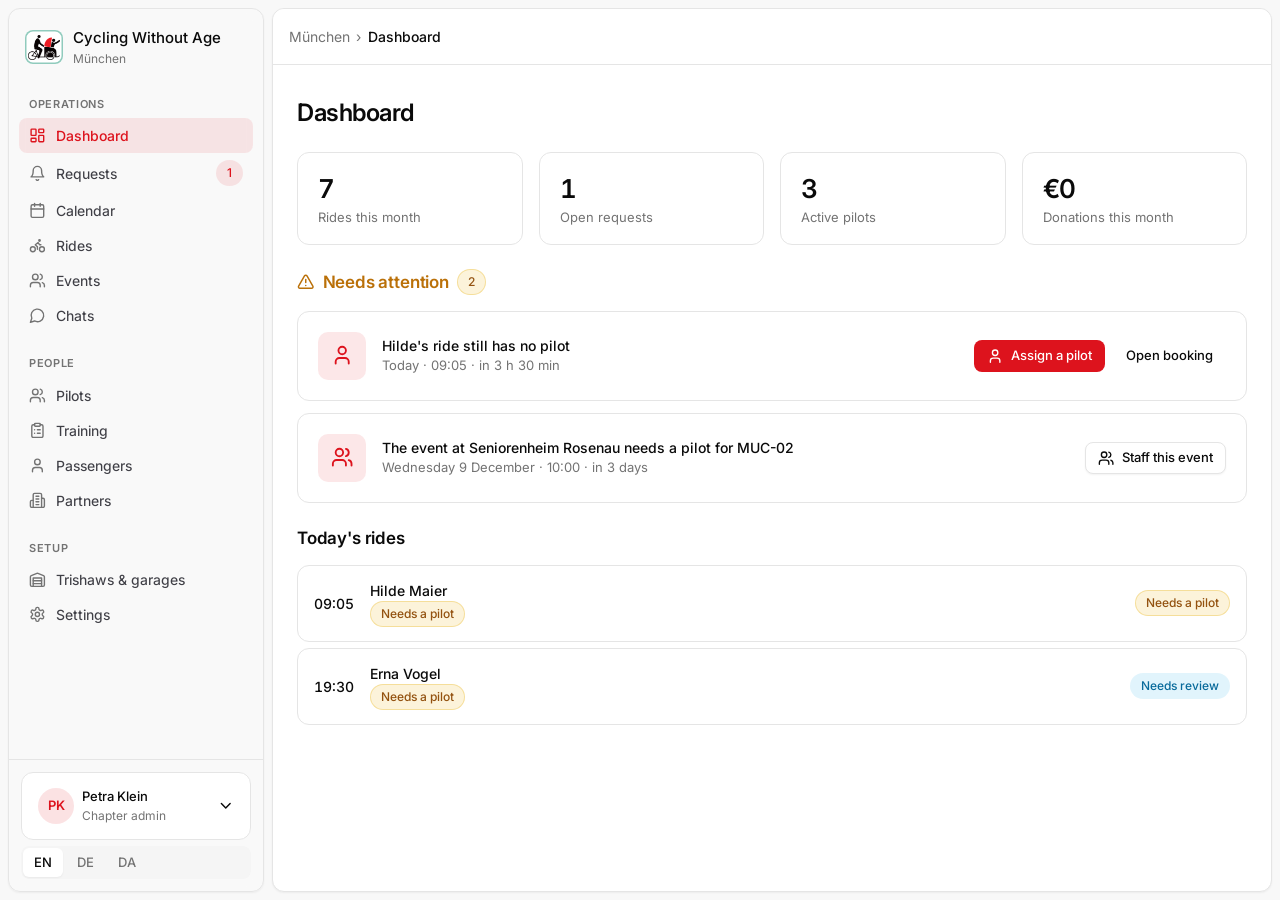
==== commit 94f7d0b2: "changes" ====
--- a/mockup/admin.html
+++ b/mockup/admin.html
@@ -3,7 +3,7 @@
 <head>
   <meta charset="utf-8">
   <meta name="viewport" content="width=device-width, initial-scale=1, viewport-fit=cover">
-  <link rel="icon" href="data:image/svg+xml,<svg xmlns='http://www.w3.org/2000/svg' viewBox='0 0 100 100'><text y='.9em' font-size='90'>🚲</text></svg>">
+  <link rel="icon" href="assets/logo.png">
   <title>CWA — Admin</title>
   <link rel="preconnect" href="https://fonts.googleapis.com">
   <link rel="preconnect" href="https://fonts.gstatic.com" crossorigin>
--- a/mockup/css/app.css
+++ b/mockup/css/app.css
@@ -10,7 +10,7 @@
   --card: 0 0% 100%;
   --card-foreground: 0 0% 3.9%;
   --popover: 0 0% 100%;
-  --primary: 352 89% 43%;            /* CWA red */
+  --primary: 357 84% 47%;            /* CWA red, from the logo */
   --primary-foreground: 0 0% 100%;
   --secondary: 0 0% 96.1%;
   --secondary-foreground: 0 0% 9%;
@@ -22,11 +22,13 @@
   --destructive-foreground: 0 0% 98%;
   --border: 0 0% 89.8%;
   --input: 0 0% 89.8%;
-  --ring: 352 89% 43%;
+  --ring: 357 84% 47%;
   --radius: 0.625rem;
 
   --amber-bg: 45 93% 47%;
-  --emerald: 152 69% 31%;
+  /* CWA teal #92CBBE, darkened to stay legible as a foreground on light tints */
+  --emerald: 170 42% 28%;
+  --teal: 166 36% 68%;               /* #92CBBE itself, for fills and accents */
   --sky: 199 89% 48%;
 
   --shadow-sm: 0 1px 2px 0 rgb(0 0 0 / 0.05);
@@ -345,6 +347,14 @@
   overflow-y: auto;
 }
 .sidebar-header { display: flex; align-items: center; gap: 0.625rem; padding: 1.125rem 1rem 0.875rem; }
+.sidebar-logo {
+  width: 2.375rem; height: 2.125rem; flex: none;
+  border-radius: 0.5rem; padding: 0.2rem;
+  background: white;
+  box-shadow: inset 0 0 0 1.5px hsl(var(--teal));
+  display: flex; align-items: center; justify-content: center;
+}
+.sidebar-logo img { width: 100%; height: 100%; object-fit: contain; }
 .sidebar-group { padding: 0.5rem 0.625rem; }
 .sidebar-group-label {
   padding: 0.375rem 0.625rem; font-size: 0.6875rem; font-weight: 600;
